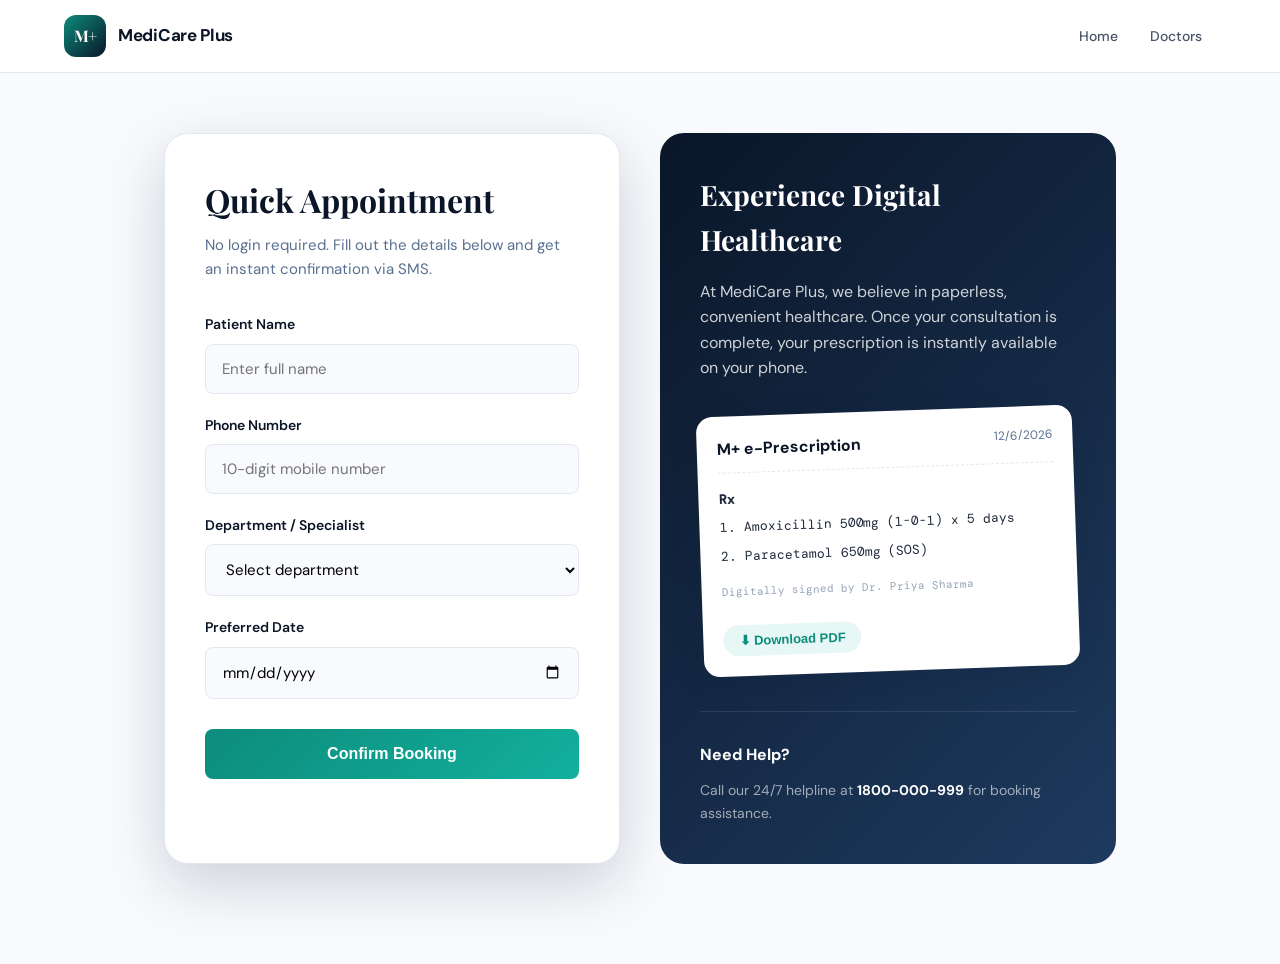
==== appointment.html @ 59590e00 "Fix structure, remove 503 error, add README and Vercel config" ====
<!DOCTYPE html>
<html lang="en">
<head>
  <meta charset="UTF-8" />
  <meta name="viewport" content="width=device-width, initial-scale=1.0" />
  <title>Book Appointment | MediCare Plus</title>
  <link rel="stylesheet" href="css/styles.css" />
  <link rel="stylesheet" href="css/animations.css" />
  <link rel="preconnect" href="https://fonts.googleapis.com" />
  <link href="https://fonts.googleapis.com/css2?family=Playfair+Display:wght@400;600;700&family=DM+Sans:wght@300;400;500;600&family=DM+Mono:wght@400;500&display=swap" rel="stylesheet" />
  <style>
    body { background: var(--off-white); }
    .apt-container {
      max-width: 1000px; margin: 60px auto 100px;
      display: grid; grid-template-columns: 1fr 1fr;
      gap: 40px; padding: 0 24px;
    }
    
    /* Form Styles */
    .apt-card {
      background: white; border-radius: var(--radius-lg);
      padding: 40px; box-shadow: var(--shadow-lg);
      border: 1px solid var(--gray-200);
    }
    .apt-card h2 { font-family: var(--font-display); font-size: 32px; color: var(--navy); margin-bottom: 8px; }
    .apt-card p { color: var(--text-muted); margin-bottom: 32px; font-size: 15px; }
    
    .form-group { margin-bottom: 20px; }
    .form-label { display: block; font-size: 14px; font-weight: 600; color: var(--navy); margin-bottom: 8px; }
    .form-control {
      width: 100%; padding: 14px 16px;
      border: 1px solid var(--gray-200); border-radius: var(--radius-sm);
      font-family: inherit; font-size: 15px; transition: var(--transition);
      background: var(--off-white);
    }
    .form-control:focus {
      outline: none; border-color: var(--teal);
      background: white; box-shadow: 0 0 0 4px var(--teal-pale);
    }
    
    .btn-submit {
      width: 100%; background: linear-gradient(135deg, var(--teal), var(--teal-light));
      color: white; padding: 16px; border: none; border-radius: var(--radius-sm);
      font-size: 16px; font-weight: 700; cursor: pointer; transition: var(--transition);
      margin-top: 10px;
    }
    .btn-submit:hover { transform: translateY(-2px); box-shadow: 0 8px 24px rgba(13,140,124,0.3); }

    /* Success State */
    .success-state { display: none; text-align: center; padding: 40px 20px; animation: fadeInUp 0.5s ease; }
    .success-icon {
      width: 80px; height: 80px; background: #2ecc71; color: white;
      border-radius: 50%; display: flex; align-items: center; justify-content: center;
      font-size: 40px; margin: 0 auto 24px;
    }

    /* Demo Panel */
    .demo-panel {
      background: linear-gradient(135deg, var(--navy), var(--navy-light));
      border-radius: var(--radius-lg); padding: 40px;
      color: white; position: relative; overflow: hidden;
    }
    .demo-panel h3 { font-family: var(--font-display); font-size: 28px; margin-bottom: 16px; }
    .demo-panel p { color: rgba(255,255,255,0.8); margin-bottom: 30px; line-height: 1.6; }
    
    /* Prescription UI Mockup */
    .rx-mock {
      background: white; border-radius: var(--radius-md); padding: 20px;
      color: var(--text); box-shadow: var(--shadow-md);
      transform: rotate(-2deg); transition: var(--transition);
    }
    .rx-mock:hover { transform: rotate(0) translateY(-5px); }
    .rx-header { display: flex; justify-content: space-between; border-bottom: 1px dashed var(--gray-200); padding-bottom: 10px; margin-bottom: 16px; }
    .rx-logo { font-weight: 700; color: var(--navy); }
    .rx-date { font-size: 12px; color: var(--text-muted); }
    .rx-body { font-family: var(--font-mono); font-size: 13px; color: var(--gray-800); }
    .rx-body div { margin-bottom: 8px; }
    .rx-btn {
      display: inline-flex; align-items: center; gap: 8px;
      background: var(--teal-pale); color: var(--teal);
      padding: 8px 16px; border-radius: var(--radius-full);
      font-size: 13px; font-weight: 600; margin-top: 16px;
      text-decoration: none; cursor: pointer; border: none;
    }

    @media (max-width: 900px) {
      .apt-container { grid-template-columns: 1fr; }
    }
  </style>
</head>
<body>

  <!-- Navigation -->
  <nav class="navbar" id="navbar">
    <div class="nav-container">
      <a href="index.html" class="nav-logo">
        <div class="logo-mark">M+</div>
        <div class="logo-text">
          <span class="logo-name">MediCare Plus</span>
        </div>
      </a>
      <ul class="nav-links">
        <li><a href="index.html">Home</a></li>
        <li><a href="doctors.html">Doctors</a></li>
      </ul>
    </div>
  </nav>

  <div class="apt-container">
    <!-- Form Side -->
    <div class="apt-card reveal">
      <div id="aptFormWrap">
        <h2>Quick Appointment</h2>
        <p>No login required. Fill out the details below and get an instant confirmation via SMS.</p>
        
        <form id="appointmentForm" onsubmit="handleBooking(event)">
          <div class="form-group">
            <label class="form-label">Patient Name</label>
            <input type="text" class="form-control" required placeholder="Enter full name" />
          </div>
          <div class="form-group">
            <label class="form-label">Phone Number</label>
            <input type="tel" class="form-control" required placeholder="10-digit mobile number" pattern="[0-9]{10}" />
          </div>
          <div class="form-group">
            <label class="form-label">Department / Specialist</label>
            <select class="form-control" required>
              <option value="" disabled selected>Select department</option>
              <option value="cardiology">Cardiology (Dr. Priya Sharma)</option>
              <option value="neurology">Neurology (Dr. Rajesh Kumar)</option>
              <option value="pediatrics">Pediatrics (Dr. Anjali Mehta)</option>
              <option value="orthopedics">Orthopedics (Dr. Sandeep Singh)</option>
            </select>
          </div>
          <div class="form-group">
            <label class="form-label">Preferred Date</label>
            <input type="date" class="form-control" required id="aptDate" />
          </div>
          <button type="submit" class="btn-submit" id="submitBtn">Confirm Booking</button>
        </form>
      </div>

      <!-- Success State -->
      <div class="success-state" id="successState">
        <div class="success-icon pulse-effect">✓</div>
        <h2 style="font-family: var(--font-display); color: var(--navy); margin-bottom: 10px;">Booking Confirmed!</h2>
        <p style="color: var(--text-muted); font-size: 16px; margin-bottom: 24px;">
          Your appointment has been successfully scheduled. We have sent a confirmation SMS to your phone number.
        </p>
        <button onclick="window.location.reload()" class="btn-outline-dark">Book Another</button>
      </div>
    </div>

    <!-- Demo Side -->
    <div class="demo-panel reveal stagger-1">
      <h3>Experience Digital Healthcare</h3>
      <p>At MediCare Plus, we believe in paperless, convenient healthcare. Once your consultation is complete, your prescription is instantly available on your phone.</p>
      
      <div class="rx-mock">
        <div class="rx-header">
          <span class="rx-logo">M+ e-Prescription</span>
          <span class="rx-date" id="demoDate">Today</span>
        </div>
        <div class="rx-body">
          <div><strong>Rx</strong></div>
          <div>1. Amoxicillin 500mg (1-0-1) x 5 days</div>
          <div>2. Paracetamol 650mg (SOS)</div>
          <div style="margin-top: 16px; font-size: 11px; color: var(--gray-400);">Digitally signed by Dr. Priya Sharma</div>
        </div>
        <button class="rx-btn" onclick="downloadDemo()">⬇ Download PDF</button>
      </div>

      <div style="margin-top: 40px; padding-top: 30px; border-top: 1px solid rgba(255,255,255,0.1);">
        <h4 style="font-size: 16px; margin-bottom: 12px;">Need Help?</h4>
        <p style="font-size: 14px; margin: 0; color: rgba(255,255,255,0.6);">Call our 24/7 helpline at <strong style="color: white;">1800-000-999</strong> for booking assistance.</p>
      </div>
    </div>
  </div>

  <script>
    // Set min date to today
    document.getElementById('aptDate').min = new Date().toISOString().split("T")[0];
    
    // Set demo date
    document.getElementById('demoDate').innerText = new Date().toLocaleDateString();

    function handleBooking(e) {
      e.preventDefault();
      const btn = document.getElementById('submitBtn');
      btn.innerHTML = 'Processing...';
      btn.style.opacity = '0.8';

      // Simulate API call
      setTimeout(() => {
        document.getElementById('aptFormWrap').style.display = 'none';
        document.getElementById('successState').style.display = 'block';
      }, 1200);
    }

    function downloadDemo() {
      alert("This is a demo. In the real app, this would download a secure PDF of your prescription.");
    }

    // Auto-select department from URL
    const urlParams = new URLSearchParams(window.location.search);
    const dept = urlParams.get('dept');
    if (dept) {
      const select = document.querySelector('select');
      for(let i=0; i<select.options.length; i++) {
        if(select.options[i].value === dept) {
          select.selectedIndex = i;
          break;
        }
      }
    }
  </script>

  <script src="js/animations.js"></script>
</body>
</html>
---- css/styles.css ----
/* ============================================================
   MediCare Plus — Main Stylesheet
   Design Direction: Refined Medical Luxury
   Palette: Deep Navy + Clean White + Healing Teal
   ============================================================ */

:root {
  --navy: #0a1628;
  --navy-mid: #132244;
  --navy-light: #1e3a5f;
  --teal: #0d8c7c;
  --teal-light: #12b09d;
  --teal-pale: #e6f7f5;
  --accent: #e85d26;
  --gold: #c9963a;
  --white: #ffffff;
  --off-white: #f8fafd;
  --gray-100: #f1f5f9;
  --gray-200: #e2e8f0;
  --gray-400: #94a3b8;
  --gray-600: #475569;
  --gray-800: #1e293b;
  --text: #1a2744;
  --text-muted: #5a7090;

  --font-display: 'Playfair Display', Georgia, serif;
  --font-body: 'DM Sans', sans-serif;
  --font-mono: 'DM Mono', monospace;

  --shadow-sm: 0 2px 8px rgba(10,22,40,0.08);
  --shadow-md: 0 8px 32px rgba(10,22,40,0.12);
  --shadow-lg: 0 20px 60px rgba(10,22,40,0.18);
  --shadow-xl: 0 32px 80px rgba(10,22,40,0.24);

  --radius-sm: 8px;
  --radius-md: 16px;
  --radius-lg: 24px;
  --radius-xl: 40px;
  --radius-full: 9999px;

  --transition: all 0.3s cubic-bezier(0.4, 0, 0.2, 1);
  --transition-slow: all 0.6s cubic-bezier(0.4, 0, 0.2, 1);
}

/* ===== RESET & BASE ===== */
*, *::before, *::after { margin: 0; padding: 0; box-sizing: border-box; }

html { scroll-behavior: smooth; font-size: 16px; }

body {
  font-family: var(--font-body);
  color: var(--text);
  background: var(--white);
  line-height: 1.6;
  overflow-x: hidden;
}

a { text-decoration: none; color: inherit; }
ul { list-style: none; }
img { max-width: 100%; display: block; }

.container { max-width: 1200px; margin: 0 auto; padding: 0 24px; }
.section-pad { padding: 100px 0; }
.text-center { text-align: center; }
.mt-40 { margin-top: 40px; }
.mt-20 { margin-top: 20px; }

/* ===== EMERGENCY BANNER ===== */
.emergency-banner {
  background: linear-gradient(90deg, #c0392b, #e74c3c, #c0392b);
  background-size: 200% 100%;
  animation: bannerFlow 3s linear infinite;
  color: white;
  padding: 10px 24px;
  display: flex;
  align-items: center;
  justify-content: space-between;
  font-size: 13px;
  font-weight: 500;
  position: relative;
  z-index: 1000;
  letter-spacing: 0.02em;
}
@keyframes bannerFlow {
  0% { background-position: 0% 0%; }
  100% { background-position: 200% 0%; }
}
.emergency-inner { display: flex; align-items: center; gap: 12px; }
.emergency-inner a { color: white; font-weight: 700; text-decoration: underline; }
.pulse-dot {
  width: 8px; height: 8px;
  background: white;
  border-radius: 50%;
  display: inline-block;
  animation: pulseAnim 1.2s ease-in-out infinite;
}
@keyframes pulseAnim {
  0%, 100% { opacity: 1; transform: scale(1); }
  50% { opacity: 0.4; transform: scale(1.5); }
}
.sep { opacity: 0.6; }
.banner-close {
  background: none; border: none; color: white;
  cursor: pointer; font-size: 16px; opacity: 0.8;
  padding: 4px 8px;
}
.banner-close:hover { opacity: 1; }

/* ===== FLOATING EMERGENCY BUTTON ===== */
.fab-emergency {
  position: fixed;
  bottom: 32px; right: 32px;
  background: linear-gradient(135deg, #e74c3c, #c0392b);
  color: white;
  border-radius: var(--radius-full);
  padding: 14px 22px;
  display: flex; align-items: center; gap: 8px;
  box-shadow: 0 8px 32px rgba(231,76,60,0.4);
  z-index: 999;
  font-weight: 600; font-size: 14px;
  transition: var(--transition);
  animation: fabPulse 2.5s ease-in-out infinite;
}
.fab-emergency:hover {
  transform: translateY(-3px) scale(1.05);
  box-shadow: 0 12px 40px rgba(231,76,60,0.6);
}
@keyframes fabPulse {
  0%, 100% { box-shadow: 0 8px 32px rgba(231,76,60,0.4); }
  50% { box-shadow: 0 8px 48px rgba(231,76,60,0.7); }
}
.fab-icon { font-size: 18px; }

/* ===== NAVIGATION ===== */
.navbar {
  position: sticky; top: 0; z-index: 900;
  background: rgba(255,255,255,0.97);
  backdrop-filter: blur(20px);
  border-bottom: 1px solid var(--gray-200);
  transition: var(--transition);
}
.navbar.scrolled {
  box-shadow: var(--shadow-md);
}
.nav-container {
  max-width: 1200px; margin: 0 auto;
  padding: 0 24px;
  display: flex; align-items: center; gap: 32px;
  height: 72px;
}
.nav-logo { display: flex; align-items: center; gap: 12px; }
.logo-mark {
  width: 42px; height: 42px;
  background: linear-gradient(135deg, var(--teal), var(--navy));
  color: white; border-radius: 12px;
  display: flex; align-items: center; justify-content: center;
  font-family: var(--font-display);
  font-weight: 700; font-size: 16px;
  letter-spacing: -0.5px;
}
.logo-text { display: flex; flex-direction: column; }
.logo-name { font-weight: 700; font-size: 17px; color: var(--navy); letter-spacing: -0.3px; }
.logo-tagline { font-size: 11px; color: var(--text-muted); letter-spacing: 0.08em; text-transform: uppercase; }

.nav-links { display: flex; align-items: center; gap: 4px; margin-left: auto; }
.nav-links a {
  padding: 8px 14px; border-radius: var(--radius-sm);
  font-size: 14px; font-weight: 500; color: var(--gray-600);
  transition: var(--transition);
}
.nav-links a:hover, .nav-links a.active {
  color: var(--navy); background: var(--gray-100);
}

.nav-cta {
  background: linear-gradient(135deg, var(--teal), var(--teal-light));
  color: white; padding: 10px 22px;
  border-radius: var(--radius-full);
  font-size: 14px; font-weight: 600;
  transition: var(--transition);
  white-space: nowrap;
}
.nav-cta:hover {
  transform: translateY(-1px);
  box-shadow: 0 6px 20px rgba(13,140,124,0.3);
}

.nav-hamburger {
  display: none; flex-direction: column; gap: 5px;
  background: none; border: none; cursor: pointer;
  padding: 6px;
}
.nav-hamburger span {
  display: block; width: 22px; height: 2px;
  background: var(--navy); border-radius: 2px;
  transition: var(--transition);
}

/* ===== HERO SECTION ===== */
.hero {
  background: linear-gradient(135deg, var(--off-white) 0%, #eef4fb 50%, var(--teal-pale) 100%);
  position: relative; overflow: hidden;
  padding: 0 0 0 0;
}
.hero-bg {
  position: absolute; inset: 0;
  pointer-events: none; overflow: hidden;
}
.hero-shape {
  position: absolute; border-radius: 50%;
  filter: blur(80px); opacity: 0.15;
}
.shape-1 {
  width: 600px; height: 600px;
  background: var(--teal);
  top: -200px; right: -100px;
}
.shape-2 {
  width: 400px; height: 400px;
  background: var(--navy);
  bottom: -150px; left: -100px;
}
.hero-dots {
  position: absolute; inset: 0;
  background-image: radial-gradient(circle, rgba(13,140,124,0.1) 1px, transparent 1px);
  background-size: 30px 30px;
  opacity: 0.5;
}
.hero-container {
  max-width: 1200px; margin: 0 auto; padding: 80px 24px 40px;
  display: grid; grid-template-columns: 1fr 1fr; gap: 60px;
  align-items: center; min-height: calc(100vh - 130px);
}
.hero-badge {
  display: inline-flex; align-items: center; gap: 8px;
  background: white; border: 1px solid var(--gray-200);
  padding: 6px 16px; border-radius: var(--radius-full);
  font-size: 13px; font-weight: 500; color: var(--text-muted);
  margin-bottom: 24px;
  box-shadow: var(--shadow-sm);
}
.badge-dot {
  width: 8px; height: 8px;
  background: var(--teal); border-radius: 50%;
  animation: pulseAnim 2s ease-in-out infinite;
}
.hero-title {
  font-family: var(--font-display);
  font-size: clamp(42px, 5.5vw, 68px);
  font-weight: 700; line-height: 1.1;
  color: var(--navy);
  letter-spacing: -1px;
  margin-bottom: 20px;
}
.title-accent {
  background: linear-gradient(135deg, var(--teal), var(--teal-light));
  -webkit-background-clip: text;
  -webkit-text-fill-color: transparent;
  background-clip: text;
}
.hero-subtitle {
  font-size: 18px; color: var(--text-muted);
  line-height: 1.7; max-width: 480px; margin-bottom: 36px;
}
.hero-actions { display: flex; gap: 16px; margin-bottom: 48px; flex-wrap: wrap; }

/* BUTTONS */
.btn-primary {
  display: inline-flex; align-items: center; gap: 8px;
  background: linear-gradient(135deg, var(--teal), var(--teal-light));
  color: white; padding: 14px 28px;
  border-radius: var(--radius-full);
  font-weight: 600; font-size: 15px;
  transition: var(--transition);
  box-shadow: 0 6px 24px rgba(13,140,124,0.25);
}
.btn-primary:hover {
  transform: translateY(-2px);
  box-shadow: 0 10px 32px rgba(13,140,124,0.4);
}
.btn-outline {
  display: inline-flex; align-items: center; gap: 8px;
  border: 2px solid var(--navy);
  color: var(--navy); padding: 12px 26px;
  border-radius: var(--radius-full);
  font-weight: 600; font-size: 15px;
  transition: var(--transition);
  background: transparent;
}
.btn-outline:hover { background: var(--navy); color: white; }

.btn-outline-dark {
  display: inline-flex; align-items: center; gap: 8px;
  border: 2px solid var(--teal);
  color: var(--teal); padding: 12px 28px;
  border-radius: var(--radius-full);
  font-weight: 600; font-size: 15px;
  transition: var(--transition);
}
.btn-outline-dark:hover { background: var(--teal); color: white; }

.hero-stats {
  display: flex; align-items: center; gap: 0;
  background: white; border-radius: var(--radius-lg);
  padding: 20px 28px; box-shadow: var(--shadow-md);
  border: 1px solid var(--gray-200);
}
.stat-item { text-align: center; padding: 0 24px; }
.stat-num {
  display: block; font-family: var(--font-display);
  font-size: 30px; font-weight: 700; color: var(--navy);
  line-height: 1;
}
.stat-item > span:not(.stat-num):not(.stat-label) {
  font-size: 24px; font-weight: 700; color: var(--teal);
}
.stat-label { display: block; font-size: 12px; color: var(--text-muted); margin-top: 4px; }
.stat-divider { width: 1px; height: 40px; background: var(--gray-200); flex-shrink: 0; }

/* HERO VISUAL */
.hero-visual {
  position: relative; height: 520px;
}
.hero-img-wrap {
  position: absolute; top: 50%; left: 50%;
  transform: translate(-50%, -50%);
  width: 280px; height: 340px;
  background: linear-gradient(160deg, var(--teal-pale), #dbeeff);
  border-radius: 40% 60% 60% 40% / 40% 40% 60% 60%;
  display: flex; align-items: center; justify-content: center;
  overflow: hidden;
}
.hero-img-placeholder svg { width: 180px; height: 220px; }
.hero-card {
  position: absolute; background: white;
  border-radius: var(--radius-md);
  box-shadow: var(--shadow-md);
  padding: 16px 20px;
  border: 1px solid var(--gray-200);
}
.main-card {
  top: 20px; left: 0; right: 0; margin: 0 auto; width: 280px;
  left: 50%; transform: translateX(-50%);
  top: 0;
}
.card-header-strip {
  font-size: 10px; font-weight: 700; letter-spacing: 0.1em;
  color: var(--teal); text-transform: uppercase; margin-bottom: 12px;
}
.doctor-mini { display: flex; align-items: center; gap: 12px; margin-bottom: 14px; }
.doctor-mini > div { flex: 1; }
.doctor-mini strong { display: block; font-size: 14px; color: var(--navy); font-weight: 600; }
.doctor-mini span { font-size: 12px; color: var(--text-muted); }
.doc-avatar {
  width: 40px; height: 40px; border-radius: 50%;
  display: flex; align-items: center; justify-content: center;
  font-weight: 700; font-size: 13px; color: white;
  flex-shrink: 0;
}
.doc-av-1 { background: linear-gradient(135deg, var(--teal), var(--navy)); }
.avail-badge { font-size: 11px; font-weight: 600; white-space: nowrap; }
.avail-now { color: var(--teal); background: var(--teal-pale); padding: 4px 8px; border-radius: var(--radius-full); }
.card-btn {
  display: block; text-align: center;
  background: linear-gradient(135deg, var(--teal), var(--teal-light));
  color: white; padding: 9px; border-radius: var(--radius-sm);
  font-size: 13px; font-weight: 600;
  transition: var(--transition);
}
.card-btn:hover { opacity: 0.9; }
.float-card-1 {
  position: absolute; bottom: 80px; left: -20px;
  display: flex; align-items: center; gap: 10px;
  min-width: 180px; animation: floatCard1 3s ease-in-out infinite;
}
.float-card-2 {
  position: absolute; bottom: 160px; right: -10px;
  display: flex; align-items: center; gap: 10px;
  min-width: 160px; animation: floatCard2 3.5s ease-in-out infinite;
}
.fc-icon { font-size: 24px; }
.float-card-1 strong, .float-card-2 strong { display: block; font-size: 13px; font-weight: 600; color: var(--navy); }
.float-card-1 span, .float-card-2 span { font-size: 11px; color: var(--text-muted); }
@keyframes floatCard1 {
  0%, 100% { transform: translateY(0px); }
  50% { transform: translateY(-8px); }
}
@keyframes floatCard2 {
  0%, 100% { transform: translateY(0px); }
  50% { transform: translateY(-10px); }
}

/* ===== OPD BAR ===== */
.opd-bar {
  background: var(--navy); color: white;
  padding: 12px 0;
}
.opd-container {
  max-width: 1200px; margin: 0 auto; padding: 0 24px;
  display: flex; align-items: center; justify-content: space-between;
  flex-wrap: wrap; gap: 12px;
}
.opd-item { display: flex; align-items: center; gap: 8px; font-weight: 600; }
.opd-pulse {
  width: 10px; height: 10px; border-radius: 50%;
  display: inline-block;
}
.opd-pulse.open { background: #2ecc71; animation: pulseAnim 1.5s ease-in-out infinite; }
.opd-pulse.closed { background: #e74c3c; }
.opd-timings { display: flex; align-items: center; gap: 12px; font-size: 13px; opacity: 0.85; flex-wrap: wrap; }
.opd-sep { opacity: 0.4; }

/* ===== SECTION HEADERS ===== */
.section-header { text-align: center; margin-bottom: 60px; }
.section-header h2 {
  font-family: var(--font-display);
  font-size: clamp(30px, 4vw, 46px);
  font-weight: 700; color: var(--navy);
  letter-spacing: -0.5px; margin-bottom: 16px; margin-top: 8px;
}
.section-header p { font-size: 17px; color: var(--text-muted); max-width: 560px; margin: 0 auto; }
.section-header.light h2 { color: white; }
.section-header.light p { color: rgba(255,255,255,0.75); }
.section-label {
  display: inline-block;
  font-size: 12px; font-weight: 700;
  letter-spacing: 0.12em; text-transform: uppercase;
  color: var(--teal); background: var(--teal-pale);
  padding: 6px 14px; border-radius: var(--radius-full);
}
.section-label.light { color: var(--teal-light); background: rgba(13,140,124,0.2); }

/* ===== SERVICES GRID ===== */
.services-grid {
  display: grid;
  grid-template-columns: repeat(auto-fit, minmax(300px, 1fr));
  gap: 24px;
}
.service-card {
  background: white; border: 1px solid var(--gray-200);
  border-radius: var(--radius-lg); padding: 32px 28px;
  transition: var(--transition-slow);
  position: relative; overflow: hidden;
}
.service-card::before {
  content: ''; position: absolute;
  top: 0; left: 0; right: 0; height: 3px;
  background: linear-gradient(90deg, var(--teal), var(--teal-light));
  transform: scaleX(0); transform-origin: left;
  transition: transform 0.3s ease;
}
.service-card:hover::before { transform: scaleX(1); }
.service-card:hover {
  transform: translateY(-6px);
  box-shadow: var(--shadow-lg);
  border-color: transparent;
}
.service-icon { font-size: 40px; margin-bottom: 16px; }
.service-card h3 { font-size: 20px; font-weight: 700; color: var(--navy); margin-bottom: 10px; }
.service-card p { font-size: 14px; color: var(--text-muted); line-height: 1.6; margin-bottom: 20px; }
.service-link { font-size: 14px; font-weight: 600; color: var(--teal); transition: var(--transition); }
.service-link:hover { letter-spacing: 0.02em; }

/* ===== WHY US ===== */
.why-us { background: var(--off-white); }
.why-grid { display: grid; grid-template-columns: 1fr 1fr; gap: 80px; align-items: center; }
.why-content h2 {
  font-family: var(--font-display); font-size: clamp(28px, 3.5vw, 42px);
  font-weight: 700; color: var(--navy); margin: 10px 0 16px;
}
.why-content > p { color: var(--text-muted); margin-bottom: 32px; font-size: 16px; }
.why-list { display: flex; flex-direction: column; gap: 20px; }
.why-item { display: flex; gap: 16px; align-items: flex-start; }
.why-check {
  width: 28px; height: 28px;
  background: linear-gradient(135deg, var(--teal), var(--teal-light));
  color: white; border-radius: 50%;
  display: flex; align-items: center; justify-content: center;
  font-size: 13px; font-weight: 700; flex-shrink: 0; margin-top: 2px;
}
.why-item strong { display: block; font-size: 16px; color: var(--navy); margin-bottom: 4px; }
.why-item p { font-size: 14px; color: var(--text-muted); margin: 0; }

.why-cards-stack { display: grid; grid-template-columns: 1fr 1fr; gap: 16px; }
.wc-card {
  background: white; border-radius: var(--radius-md);
  padding: 24px 20px; box-shadow: var(--shadow-sm);
  border: 1px solid var(--gray-200);
  display: flex; align-items: center; gap: 14px;
  transition: var(--transition);
}
.wc-card:hover { transform: translateY(-4px); box-shadow: var(--shadow-md); }
.wc-icon { font-size: 28px; }
.wc-card strong { display: block; font-size: 14px; color: var(--navy); font-weight: 700; }
.wc-card span { font-size: 12px; color: var(--text-muted); }
.wc-1 { grid-column: span 2; }

/* ===== DOCTORS PREVIEW ===== */
.doctors-grid {
  display: grid;
  grid-template-columns: repeat(auto-fit, minmax(320px, 1fr));
  gap: 28px;
}
.doctor-card {
  background: white; border: 1px solid var(--gray-200);
  border-radius: var(--radius-lg); overflow: hidden;
  transition: var(--transition-slow);
}
.doctor-card:hover {
  transform: translateY(-6px);
  box-shadow: var(--shadow-lg);
}
.doc-photo {
  height: 180px;
  display: flex; align-items: center; justify-content: center;
  font-size: 48px; font-weight: 700; color: white;
  font-family: var(--font-display);
}
.doc-photo-1 { background: linear-gradient(135deg, #0d8c7c, #12b09d); }
.doc-photo-2 { background: linear-gradient(135deg, #1e3a5f, #2d5a8e); }
.doc-photo-3 { background: linear-gradient(135deg, #7c3aed, #a855f7); }
.doc-initials { font-size: 52px; opacity: 0.9; }
.doc-info { padding: 24px 24px 20px; }
.doc-info h3 { font-size: 20px; font-weight: 700; color: var(--navy); margin-bottom: 4px; }
.doc-spec {
  display: inline-block; font-size: 13px; font-weight: 600;
  color: var(--teal); background: var(--teal-pale);
  padding: 4px 12px; border-radius: var(--radius-full);
  margin-bottom: 16px;
}
.doc-meta { display: flex; flex-direction: column; gap: 6px; margin-bottom: 16px; }
.doc-meta span { font-size: 13px; color: var(--text-muted); }
.doc-avail {
  display: flex; align-items: center; justify-content: space-between;
  background: var(--gray-100); border-radius: var(--radius-sm);
  padding: 10px 14px; margin-bottom: 16px;
}
.avail-today { font-size: 13px; font-weight: 600; color: #16a34a; }
.avail-tomorrow { font-size: 13px; font-weight: 600; color: #d97706; }
.next-slot { font-size: 12px; color: var(--text-muted); }
.btn-book {
  display: block; text-align: center;
  background: linear-gradient(135deg, var(--teal), var(--teal-light));
  color: white; padding: 12px;
  border-radius: var(--radius-sm);
  font-weight: 600; font-size: 14px;
  transition: var(--transition);
}
.btn-book:hover { opacity: 0.9; transform: translateY(-1px); }

/* ===== SYMPTOM CHECKER ===== */
.symptom-section {
  background: linear-gradient(135deg, var(--navy), var(--navy-light));
  position: relative; overflow: hidden;
}
.symptom-section::before {
  content: ''; position: absolute; inset: 0;
  background-image: radial-gradient(circle, rgba(13,140,124,0.1) 1px, transparent 1px);
  background-size: 28px 28px;
}
.symptom-checker-wrap {
  display: flex; justify-content: center;
}
.symptom-checker {
  background: white; border-radius: var(--radius-xl);
  padding: 48px; max-width: 720px; width: 100%;
  box-shadow: var(--shadow-xl);
  position: relative;
}

/* ===== TESTIMONIALS ===== */
.testimonials { background: var(--off-white); }
.testimonials-track {
  display: flex; gap: 24px;
  overflow: hidden; position: relative;
}
.testimonial-card {
  min-width: calc(50% - 12px);
  background: white; border-radius: var(--radius-lg);
  padding: 36px 32px;
  border: 1px solid var(--gray-200);
  box-shadow: var(--shadow-sm);
  flex-shrink: 0;
  transition: var(--transition);
}
.testimonial-card:hover { box-shadow: var(--shadow-md); transform: translateY(-3px); }
.test-stars { color: var(--gold); font-size: 18px; margin-bottom: 16px; letter-spacing: 2px; }
.testimonial-card > p { font-size: 16px; color: var(--text-muted); line-height: 1.7; margin-bottom: 24px; font-style: italic; }
.test-author { display: flex; align-items: center; gap: 14px; }
.test-avatar {
  width: 44px; height: 44px; border-radius: 50%;
  display: flex; align-items: center; justify-content: center;
  font-weight: 700; font-size: 14px; color: white; flex-shrink: 0;
}
.ta-1 { background: linear-gradient(135deg, var(--teal), var(--navy)); }
.ta-2 { background: linear-gradient(135deg, #7c3aed, #a855f7); }
.ta-3 { background: linear-gradient(135deg, var(--accent), #f97316); }
.ta-4 { background: linear-gradient(135deg, #0ea5e9, #38bdf8); }
.test-author strong { display: block; font-size: 15px; color: var(--navy); }
.test-author span { font-size: 12px; color: var(--text-muted); }
.testimonial-controls {
  display: flex; align-items: center; justify-content: center;
  gap: 16px; margin-top: 32px;
}
.tc-btn {
  width: 44px; height: 44px; border-radius: 50%;
  border: 2px solid var(--gray-200); background: white;
  font-size: 18px; cursor: pointer; transition: var(--transition);
}
.tc-btn:hover { border-color: var(--teal); color: var(--teal); transform: scale(1.1); }
.tc-dots { display: flex; gap: 8px; }
.tc-dot {
  width: 8px; height: 8px; border-radius: 50%;
  background: var(--gray-200); transition: var(--transition);
  cursor: pointer;
}
.tc-dot.active { background: var(--teal); width: 24px; border-radius: 4px; }

/* ===== FAQ ===== */
.faq-grid { max-width: 800px; margin: 0 auto; display: flex; flex-direction: column; gap: 12px; }
.faq-item {
  background: white; border: 1px solid var(--gray-200);
  border-radius: var(--radius-md); overflow: hidden;
  cursor: pointer; transition: var(--transition);
}
.faq-item:hover { border-color: var(--teal); }
.faq-item.open { border-color: var(--teal); box-shadow: var(--shadow-sm); }
.faq-q {
  padding: 20px 24px;
  display: flex; align-items: center; justify-content: space-between;
  font-size: 16px; font-weight: 600; color: var(--navy);
}
.faq-arrow {
  font-size: 22px; color: var(--teal); font-weight: 400;
  transition: transform 0.3s ease;
}
.faq-item.open .faq-arrow { transform: rotate(45deg); }
.faq-a {
  max-height: 0; overflow: hidden;
  transition: max-height 0.4s cubic-bezier(0.4,0,0.2,1);
  padding: 0 24px;
}
.faq-item.open .faq-a { max-height: 200px; padding: 0 24px 20px; }
.faq-a p { font-size: 15px; color: var(--text-muted); line-height: 1.7; }

/* ===== CTA SECTION ===== */
.cta-section {
  background: linear-gradient(135deg, var(--teal), var(--navy));
  padding: 80px 0;
}
.cta-inner {
  display: flex; align-items: center; justify-content: space-between;
  gap: 40px; flex-wrap: wrap;
  background: rgba(255,255,255,0.08);
  backdrop-filter: blur(10px);
  border-radius: var(--radius-xl);
  padding: 48px 56px;
  border: 1px solid rgba(255,255,255,0.15);
}
.cta-content h2 {
  font-family: var(--font-display); font-size: 36px;
  font-weight: 700; color: white; margin-bottom: 10px;
}
.cta-content p { color: rgba(255,255,255,0.8); font-size: 16px; }
.cta-actions { display: flex; gap: 16px; flex-wrap: wrap; }
.btn-white {
  display: inline-flex; align-items: center;
  background: white; color: var(--navy);
  padding: 14px 28px; border-radius: var(--radius-full);
  font-weight: 700; font-size: 15px; transition: var(--transition);
}
.btn-white:hover { transform: translateY(-2px); box-shadow: 0 8px 24px rgba(0,0,0,0.2); }
.btn-outline-white {
  display: inline-flex; align-items: center;
  border: 2px solid rgba(255,255,255,0.6);
  color: white; padding: 12px 26px;
  border-radius: var(--radius-full);
  font-weight: 600; font-size: 15px; transition: var(--transition);
}
.btn-outline-white:hover { border-color: white; background: rgba(255,255,255,0.1); }

/* ===== CONTACT ===== */
.contact { background: var(--white); }
.contact-grid { display: grid; grid-template-columns: 1fr 1fr; gap: 60px; align-items: start; }
.contact-info { display: flex; flex-direction: column; gap: 28px; }
.contact-item { display: flex; align-items: flex-start; gap: 16px; }
.ci-icon {
  width: 44px; height: 44px; border-radius: var(--radius-sm);
  background: var(--teal-pale); display: flex; align-items: center; justify-content: center;
  font-size: 20px; flex-shrink: 0;
}
.contact-item strong { display: block; font-size: 15px; font-weight: 700; color: var(--navy); margin-bottom: 4px; }
.contact-item p { font-size: 14px; color: var(--text-muted); line-height: 1.6; margin: 0; }
.contact-item a { color: var(--teal); font-weight: 500; }
.social-links { display: flex; gap: 10px; }
.social-btn {
  padding: 8px 16px; border-radius: var(--radius-full);
  border: 1px solid var(--gray-200); font-size: 13px; font-weight: 500;
  color: var(--text-muted); transition: var(--transition);
}
.social-btn:hover { border-color: var(--teal); color: var(--teal); }

.map-placeholder { }
.map-mock {
  background: linear-gradient(135deg, #e8f4fd, var(--teal-pale));
  border-radius: var(--radius-lg); height: 360px;
  display: flex; flex-direction: column;
  align-items: center; justify-content: center;
  border: 1px solid var(--gray-200);
  position: relative; overflow: hidden;
}
.map-mock::before {
  content: ''; position: absolute; inset: 0;
  background-image:
    linear-gradient(var(--gray-200) 1px, transparent 1px),
    linear-gradient(90deg, var(--gray-200) 1px, transparent 1px);
  background-size: 40px 40px;
  opacity: 0.4;
}
.map-pin-anim { position: relative; margin-bottom: 16px; z-index: 1; }
.map-pin { font-size: 40px; animation: mapBounce 1.5s ease-in-out infinite; }
@keyframes mapBounce {
  0%, 100% { transform: translateY(0); }
  50% { transform: translateY(-8px); }
}
.map-ring {
  position: absolute; bottom: -6px; left: 50%; transform: translateX(-50%);
  width: 40px; height: 12px; background: rgba(0,0,0,0.12);
  border-radius: 50%; animation: mapShadow 1.5s ease-in-out infinite;
}
@keyframes mapShadow {
  0%, 100% { transform: translateX(-50%) scale(1); opacity: 0.6; }
  50% { transform: translateX(-50%) scale(0.6); opacity: 0.2; }
}
.map-mock p { font-weight: 700; font-size: 18px; color: var(--navy); z-index: 1; }
.map-mock span { font-size: 14px; color: var(--text-muted); z-index: 1; margin-bottom: 16px; }
.map-link {
  background: white; color: var(--teal);
  padding: 10px 22px; border-radius: var(--radius-full);
  font-weight: 600; font-size: 14px;
  box-shadow: var(--shadow-sm); z-index: 1;
  transition: var(--transition);
}
.map-link:hover { box-shadow: var(--shadow-md); transform: translateY(-2px); }

/* ===== FOOTER ===== */
.footer { background: var(--navy); color: white; }
.footer-top { padding: 60px 0; }
.footer-container {
  max-width: 1200px; margin: 0 auto; padding: 0 24px;
  display: grid; grid-template-columns: 2fr 1fr 1fr 1fr; gap: 40px;
}
.footer-brand .footer-logo {
  display: flex; align-items: center; gap: 10px;
  font-size: 20px; font-weight: 700;
  margin-bottom: 14px;
}
.footer-brand p { font-size: 14px; color: rgba(255,255,255,0.6); line-height: 1.6; margin-bottom: 20px; }
.footer-accred { display: flex; gap: 8px; }
.accred-badge {
  padding: 4px 12px; border: 1px solid rgba(255,255,255,0.3);
  border-radius: var(--radius-full); font-size: 11px;
  font-weight: 700; letter-spacing: 0.08em; color: rgba(255,255,255,0.7);
}
.footer-links h4 { font-size: 13px; font-weight: 700; letter-spacing: 0.1em; text-transform: uppercase; margin-bottom: 16px; color: rgba(255,255,255,0.5); }
.footer-links ul { display: flex; flex-direction: column; gap: 10px; }
.footer-links a { font-size: 14px; color: rgba(255,255,255,0.7); transition: var(--transition); }
.footer-links a:hover { color: var(--teal-light); }
.footer-bottom {
  border-top: 1px solid rgba(255,255,255,0.1);
  padding: 20px 0;
  display: flex; justify-content: space-between; align-items: center;
  max-width: 1200px; margin: 0 auto; padding: 20px 24px;
  font-size: 13px; color: rgba(255,255,255,0.4);
}

/* ===== REVEAL ANIMATIONS ===== */
.reveal { opacity: 0; transform: translateY(30px); transition: opacity 0.7s ease, transform 0.7s ease; }
.reveal.visible { opacity: 1; transform: translateY(0); }
.animate-in { opacity: 0; transform: translateX(-30px); animation: slideInLeft 0.8s 0.2s ease forwards; }
.animate-in-right { opacity: 0; transform: translateX(30px); animation: slideInRight 0.8s 0.3s ease forwards; }
@keyframes slideInLeft {
  to { opacity: 1; transform: translateX(0); }
}
@keyframes slideInRight {
  to { opacity: 1; transform: translateX(0); }
}

/* ===== MOBILE NAV ===== */
@media (max-width: 900px) {
  .nav-links { display: none; flex-direction: column; position: absolute; top: 72px; left: 0; right: 0; background: white; padding: 16px 24px; box-shadow: var(--shadow-md); }
  .nav-links.open { display: flex; }
  .nav-hamburger { display: flex; }
  .nav-cta { display: none; }
  .hero-container { grid-template-columns: 1fr; min-height: auto; padding: 60px 24px 40px; }
  .hero-visual { display: none; }
  .hero-stats { flex-wrap: wrap; justify-content: center; }
  .why-grid { grid-template-columns: 1fr; gap: 40px; }
  .contact-grid { grid-template-columns: 1fr; }
  .footer-container { grid-template-columns: 1fr 1fr; gap: 32px; }
  .cta-inner { flex-direction: column; text-align: center; padding: 36px 28px; }
  .testimonial-card { min-width: 100%; }
}

@media (max-width: 600px) {
  .section-pad { padding: 60px 0; }
  .footer-container { grid-template-columns: 1fr; }
  .stat-item { padding: 0 14px; }
  .stat-num { font-size: 22px; }
  .emergency-banner { flex-wrap: wrap; font-size: 12px; }
  .fab-label { display: none; }
  .fab-emergency { padding: 14px; border-radius: 50%; }
  .hero-stats { gap: 0; padding: 16px 18px; }
  .doctors-grid { grid-template-columns: 1fr; }
  .services-grid { grid-template-columns: 1fr; }
}
---- css/animations.css ----
/* ============================================================
   MediCare Plus — Animations
   ============================================================ */

/* Spin Animation for Loaders */
@keyframes spin {
  to {
    transform: rotate(360deg);
  }
}

/* Float Animations */
@keyframes float {
  0% { transform: translateY(0); }
  50% { transform: translateY(-10px); }
  100% { transform: translateY(0); }
}

.floating {
  animation: float 4s ease-in-out infinite;
}

/* Fade In Up */
@keyframes fadeInUp {
  from {
    opacity: 0;
    transform: translateY(20px);
  }
  to {
    opacity: 1;
    transform: translateY(0);
  }
}

.fade-in-up {
  animation: fadeInUp 0.6s ease forwards;
}

/* Simple Reveal - Used by animations.js */
.reveal {
  opacity: 0;
  transform: translateY(30px);
  transition: opacity 0.7s ease-out, transform 0.7s ease-out;
}

.reveal.visible {
  opacity: 1;
  transform: translateY(0);
}

/* Staggered Children Animations */
.stagger-1 { transition-delay: 0.1s; }
.stagger-2 { transition-delay: 0.2s; }
.stagger-3 { transition-delay: 0.3s; }
.stagger-4 { transition-delay: 0.4s; }

/* Pulse Animation */
@keyframes pulse {
  0% { transform: scale(1); box-shadow: 0 0 0 0 rgba(13, 140, 124, 0.4); }
  70% { transform: scale(1.05); box-shadow: 0 0 0 10px rgba(13, 140, 124, 0); }
  100% { transform: scale(1); box-shadow: 0 0 0 0 rgba(13, 140, 124, 0); }
}

.pulse-effect {
  animation: pulse 2s infinite;
}
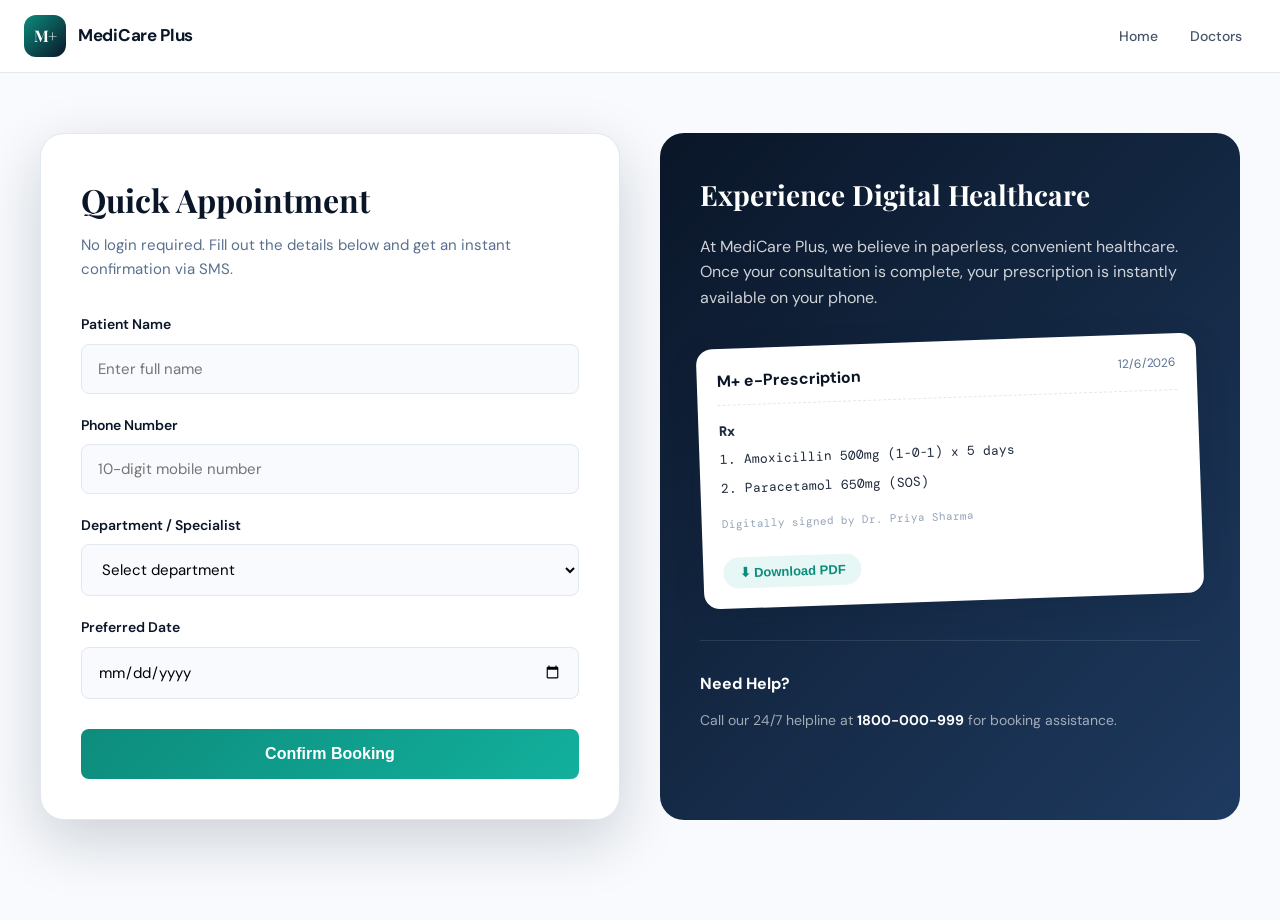
==== commit 893796e5: "feat:Make the websites mobile responsive" ====
--- a/appointment.html
+++ b/appointment.html
@@ -11,9 +11,9 @@
   <style>
     body { background: var(--off-white); }
     .apt-container {
-      max-width: 1000px; margin: 60px auto 100px;
+      max-width: 100%; margin: 60px auto 100px;
       display: grid; grid-template-columns: 1fr 1fr;
-      gap: 40px; padding: 0 24px;
+      gap: 40px; padding: 0 40px;
     }
     
     /* Form Styles */
@@ -86,6 +86,13 @@
     @media (max-width: 900px) {
       .apt-container { grid-template-columns: 1fr; }
     }
+    @media (max-width: 600px) {
+      .apt-card { padding: 24px; }
+      .demo-panel { padding: 24px; }
+      .apt-card h2 { font-size: 24px; }
+      .demo-panel h3 { font-size: 24px; }
+      .apt-container { margin: 40px auto 60px; gap: 24px; }
+    }
   </style>
 </head>
 <body>
@@ -99,10 +106,13 @@
           <span class="logo-name">MediCare Plus</span>
         </div>
       </a>
-      <ul class="nav-links">
+      <ul class="nav-links" id="navLinks">
         <li><a href="index.html">Home</a></li>
         <li><a href="doctors.html">Doctors</a></li>
       </ul>
+      <button class="nav-hamburger" id="hamburger">
+        <span></span><span></span><span></span>
+      </button>
     </div>
   </nav>
 
--- a/css/styles.css
+++ b/css/styles.css
@@ -59,7 +59,7 @@
 ul { list-style: none; }
 img { max-width: 100%; display: block; }
 
-.container { max-width: 1200px; margin: 0 auto; padding: 0 24px; }
+.container { max-width: 1440px; margin: 0 auto; padding: 0 40px; }
 .section-pad { padding: 100px 0; }
 .text-center { text-align: center; }
 .mt-40 { margin-top: 40px; }
@@ -143,7 +143,7 @@
   box-shadow: var(--shadow-md);
 }
 .nav-container {
-  max-width: 1200px; margin: 0 auto;
+  max-width: 1440px; margin: 0 auto;
   padding: 0 24px;
   display: flex; align-items: center; gap: 32px;
   height: 72px;
@@ -227,7 +227,7 @@
   opacity: 0.5;
 }
 .hero-container {
-  max-width: 1200px; margin: 0 auto; padding: 80px 24px 40px;
+  max-width: 1440px; margin: 0 auto; padding: 80px 40px 40px;
   display: grid; grid-template-columns: 1fr 1fr; gap: 60px;
   align-items: center; min-height: calc(100vh - 130px);
 }
@@ -396,7 +396,7 @@
   padding: 12px 0;
 }
 .opd-container {
-  max-width: 1200px; margin: 0 auto; padding: 0 24px;
+  max-width: 1440px; margin: 0 auto; padding: 0 40px;
   display: flex; align-items: center; justify-content: space-between;
   flex-wrap: wrap; gap: 12px;
 }
@@ -563,7 +563,7 @@
 }
 .symptom-checker {
   background: white; border-radius: var(--radius-xl);
-  padding: 48px; max-width: 720px; width: 100%;
+  padding: 48px; max-width: 1000px; margin: 0 auto; width: 100%;
   box-shadow: var(--shadow-xl);
   position: relative;
 }
@@ -617,7 +617,7 @@
 .tc-dot.active { background: var(--teal); width: 24px; border-radius: 4px; }
 
 /* ===== FAQ ===== */
-.faq-grid { max-width: 800px; margin: 0 auto; display: flex; flex-direction: column; gap: 12px; }
+.faq-grid { max-width: 1000px; margin: 0 auto; display: flex; flex-direction: column; gap: 12px; }
 .faq-item {
   background: white; border: 1px solid var(--gray-200);
   border-radius: var(--radius-md); overflow: hidden;
@@ -747,7 +747,7 @@
 .footer { background: var(--navy); color: white; }
 .footer-top { padding: 60px 0; }
 .footer-container {
-  max-width: 1200px; margin: 0 auto; padding: 0 24px;
+  max-width: 1440px; margin: 0 auto; padding: 0 40px;
   display: grid; grid-template-columns: 2fr 1fr 1fr 1fr; gap: 40px;
 }
 .footer-brand .footer-logo {
@@ -770,7 +770,7 @@
   border-top: 1px solid rgba(255,255,255,0.1);
   padding: 20px 0;
   display: flex; justify-content: space-between; align-items: center;
-  max-width: 1200px; margin: 0 auto; padding: 20px 24px;
+  max-width: 1440px; margin: 0 auto; padding: 20px 40px;
   font-size: 13px; color: rgba(255,255,255,0.4);
 }
 
@@ -788,6 +788,8 @@
 
 /* ===== MOBILE NAV ===== */
 @media (max-width: 900px) {
+  .container, .footer-container, .opd-container { padding: 0 24px; }
+  .footer-bottom { padding: 20px 24px; }
   .nav-links { display: none; flex-direction: column; position: absolute; top: 72px; left: 0; right: 0; background: white; padding: 16px 24px; box-shadow: var(--shadow-md); }
   .nav-links.open { display: flex; }
   .nav-hamburger { display: flex; }
@@ -800,6 +802,8 @@
   .footer-container { grid-template-columns: 1fr 1fr; gap: 32px; }
   .cta-inner { flex-direction: column; text-align: center; padding: 36px 28px; }
   .testimonial-card { min-width: 100%; }
+  .symptom-checker { padding: 32px; }
+  .opd-container { flex-direction: column; align-items: flex-start; }
 }
 
 @media (max-width: 600px) {
@@ -810,7 +814,16 @@
   .emergency-banner { flex-wrap: wrap; font-size: 12px; }
   .fab-label { display: none; }
   .fab-emergency { padding: 14px; border-radius: 50%; }
-  .hero-stats { gap: 0; padding: 16px 18px; }
+  .hero-stats { flex-direction: column; gap: 16px; align-items: center; padding: 16px 18px; }
+  .stat-divider { display: none; }
+  .hero-stats .stat-item { padding: 10px 0; border-bottom: 1px solid var(--gray-200); width: 100%; }
+  .hero-stats .stat-item:last-child { border-bottom: none; }
+  .hero-actions { flex-direction: column; width: 100%; }
+  .hero-actions a { width: 100%; text-align: center; justify-content: center; }
   .doctors-grid { grid-template-columns: 1fr; }
   .services-grid { grid-template-columns: 1fr; }
+  .symptom-checker { padding: 24px; }
+  .cta-actions { flex-direction: column; width: 100%; }
+  .cta-actions a { width: 100%; text-align: center; justify-content: center; }
+  .testimonial-card { padding: 24px 20px; }
 }
